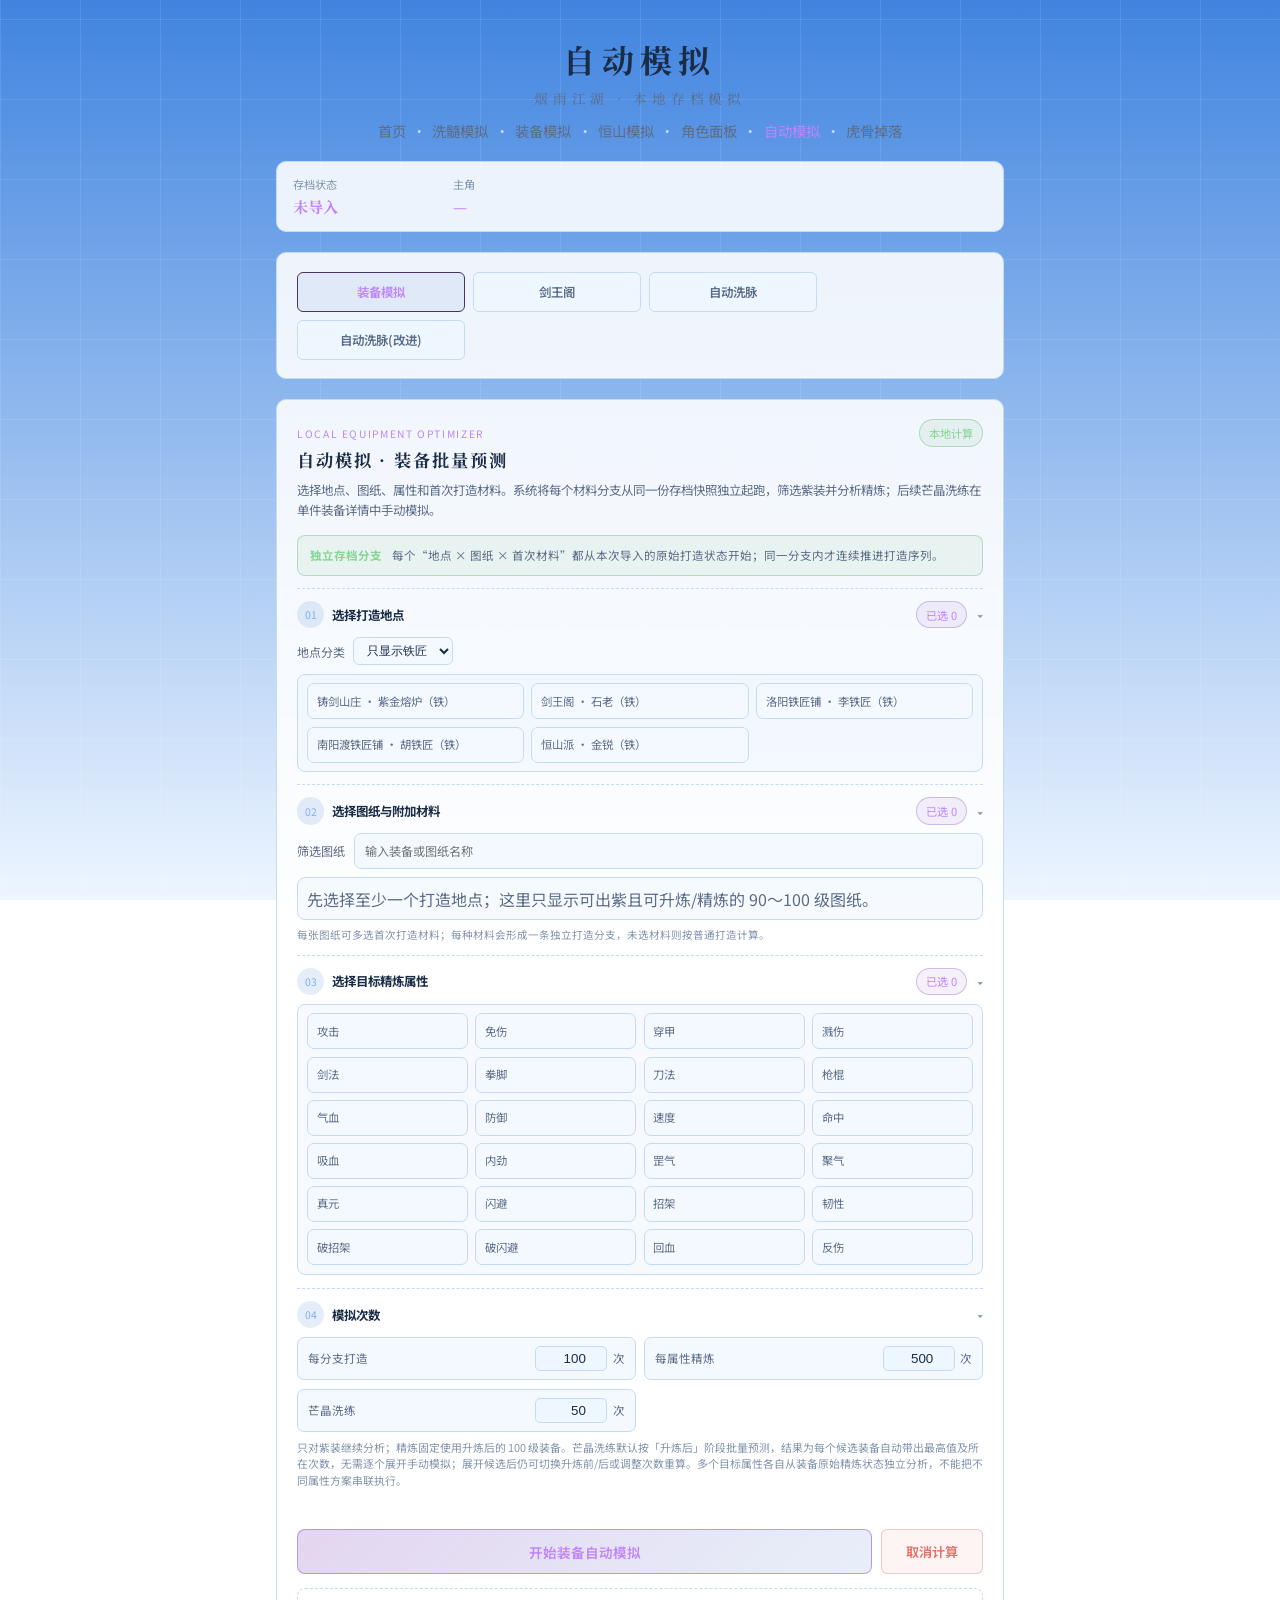
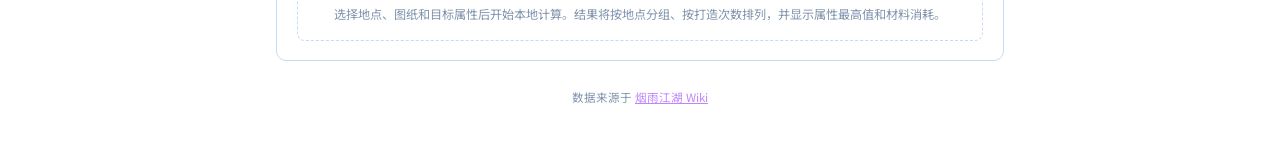
==== web/auto/index.html @ 52ec2cf9 "Clarify equipment limits and refine route UI" ====
<!DOCTYPE html>
<html lang="zh-CN">
<head>
    <meta charset="UTF-8">
    <meta name="viewport" content="width=device-width, initial-scale=1.0">
    <title>烟雨江湖 · 自动模拟</title>
    <meta name="description" content="烟雨江湖洗髓模拟器 - 模拟天赋洗髓概率，支持锁定、保底、统计分析">
    <link rel="stylesheet" href="./style.css">
    <link rel="stylesheet" href="../shared/auto_wash2.css">
    <link href="https://fonts.googleapis.com/css2?family=Noto+Serif+SC:wght@400;600;700;900&family=Noto+Sans+SC:wght@300;400;500;700&display=swap" rel="stylesheet">
    <script src="./app.js"></script>
</head>
<body>
    <div class="app-container">
        <header class="app-header">
            <h1 id="simulatorPageTitle">自动模拟</h1>
            <p class="subtitle"><span id="simulatorPageSubtitle">烟雨江湖 · 本地存档模拟</span></p>
            <nav class="sim-nav">
                <a href="../index.html">首页</a>
                <span class="nav-sep">·</span>
                <a href="../wash/index.html">洗髓模拟</a>
                <span class="nav-sep">·</span>
                <a href="../equip/index.html">装备模拟</a>
                <span class="nav-sep">·</span>
                <a href="../hengshan/index.html">恒山模拟</a>
                <span class="nav-sep">·</span>
                <a href="../role/index.html">角色面板</a>
                <span class="nav-sep">·</span>
                <a href="../auto/index.html" class="active" aria-current="page">自动模拟</a>
                <span class="nav-sep">·</span>
                <a href="../drop/index.html">虎骨掉落</a>
            </nav>
        </header>

        <section class="archive-summary" aria-label="存档信息">
            <div class="archive-summary-info">
                <div class="archive-summary-item">
                    <span>存档状态</span>
                    <strong id="saveStatus">未导入</strong>
                </div>
                <div class="archive-summary-item">
                    <span>主角</span>
                    <strong id="archiveMainRole">—</strong>
                </div>
            </div>

        </section>
<section id="simulatorConfigPanel" class="config-panel">
            <input type="hidden" id="modeSelect" value="seed">

            <div id="saveRoleRow" class="config-row role-row" hidden>
                <div class="config-group grow role-select-group">
                    <label>存档角色</label>
                    <div class="select-with-btn">
                        <select id="saveRoleSelect">
                            <option value="">请选择角色</option>
                        </select>
                    </div>
                </div>
                <div class="config-group bag-group">
                    <span class="bag-label">背包洗髓丹</span>
                    <span id="bagPillDisplay" class="bag-value">--</span>
                </div>
            </div>

            <div class="config-row">
                <div class="config-group">
                    <label>资质等级</label>
                    <select id="zizhiSelect">
                        <option value="150">资质平平（0 槽）</option>
                        <option value="151">资质过人（1 槽）</option>
                        <option value="152">武林俊杰（2 槽）</option>
                        <option value="153" selected>绝世奇才（3 槽）</option>
                        <option value="154">空前绝后（4 槽）</option>
                    </select>
                </div>
                <div class="config-group">
                    <label>VIP</label>
                    <select id="vipSelect">
                        <option value="0">无</option>
                        <option value="1" selected>VIP 1+</option>
                        <option value="2">VIP 2+</option>
                    </select>
                    <p id="vipImpactHint" class="vip-impact-hint">VIP 1+：开放九阴鬼脉、玄阳神脉、混元奇脉、一心两用等；仍需满足角色类别、资质等其他条件；VIP 不改变丹耗或保底。</p>
                </div>
            </div>

            <div id="zizhiPanel" class="zizhi-panel">
                <div class="zz-stats">
                    <span class="zz-pill">臂力 <b id="zzStr">0</b></span>
                    <span class="zz-pill">根骨 <b id="zzCon">0</b></span>
                    <span class="zz-pill">身法 <b id="zzDex">0</b></span>
                    <span class="zz-pill">内息 <b id="zzInt">0</b></span>
                    <span class="zz-pill total">总计 <b id="zzTotal">0</b></span>
                </div>
                <button id="btnUpgradeZiZhi" class="btn-upgrade-zz" type="button">提升资质</button>
            </div>

            <div class="config-row dlc-row" id="dlcRow" style="display:none;">
                <div class="config-group">
                    <label class="dlc-label">
                        <input type="checkbox" id="dlcModeCheck" class="dlc-check">
                        <span>DLC 300 保底紫</span>
                    </label>
                    <span class="dlc-hint">勾选后按 DLC 版本序列：幸运值 ≥ 300 保底紫</span>
                </div>
            </div>

            <div id="seedControls" class="sr-only" aria-hidden="true">
                <input type="number" id="seedInput" value="2000548318">
                <input type="number" id="luckSeedInput" value="">
                <input type="number" id="roleIdInput" value="10044">
                <input type="number" id="saltInput" value="278440">
            </div>
        </section>

        <main class="main-content">
            <section class="talent-display wash-simulator-only">
                <div class="section-title">
                    <span class="section-heading">当前天赋</span>
                </div>
                <p class="talent-tip">同类型低阶在前、紫脉在后时显示「!」与置换；置换走欧气紫池，不耗丹、不推进洗髓种子。</p>
                <div id="talentSlots" class="talent-slots"></div>
            </section>

            <section class="action-panel wash-simulator-only">
                <div class="action-buttons">
                    <button id="btnWashOnce" class="btn btn-wash" type="button">洗髓</button>
                    <button id="btnWashUntilGold" class="btn btn-wash-gold" type="button">洗到出紫</button>
                </div>
                <div class="action-custom-row">
                    <div class="custom-wash-group">
                        <label>指定连洗条数：</label>
                        <input type="number" id="customWashInput" min="1" max="1000" value="10">
                        <button id="btnWashCustom" class="btn btn-wash-custom" type="button">连洗 <span id="customWashNum">10</span> 次</button>
                    </div>
                    <button id="btnAnalyzePurple" class="btn btn-analyze-purple" type="button">当前序列的置换序列</button>
                </div>
                <div class="pity-bar">
                    <div class="pity-label">保底进度</div>
                    <div class="pity-track">
                        <div id="pityFill" class="pity-fill" style="width: 0%"></div>
                    </div>
                    <div id="pityText" class="pity-text">0 / 850</div>
                </div>
                <div class="cost-info">
                    <span id="costInfo">每次消耗：洗髓丹 ×3</span>
                </div>

                <div id="nextConflictPanel" class="next-conflict-panel">
                    <div class="next-conflict-head">
                        <span class="next-conflict-title">洗到下一紫 · 最近冲突脉</span>
                        <span class="next-conflict-from">
                            从脉序
                            <input type="number" id="nextConflictAfterWash" min="0" value="0" />
                            之后
                        </span>
                        <button id="btnFindNextConflict" class="btn btn-wash-custom" type="button">查找</button>
                        <button id="btnNextConflictFromCurrent" class="btn btn-wash-custom" type="button">从当前进度</button>
                    </div>
                    <div id="nextConflictResult" class="next-conflict-result">
                        <span class="text-muted">查下一紫及其最近冲突脉，可一键洗到冲突并锁定，再洗到紫脉。注意：锁脉后保底紫可能偏离未锁预测（与游戏一致）</span>
                    </div>
                </div>
            </section>

            <section class="config-panel auto-mode-switcher auto-simulator-only" aria-label="自动模拟类型">
                <div class="auto-mode-tabs" role="tablist" aria-label="自动模拟类型">
                    <button id="btnAutoEquipMode" class="auto-mode-tab is-active" type="button" role="tab" aria-selected="true" aria-controls="autoEquipModePanel">装备模拟</button>
                    <button id="btnAutoJianwangMode" class="auto-mode-tab" type="button" role="tab" aria-selected="false" aria-controls="autoJianwangModePanel">剑王阁</button>
                    <button id="btnAutoWashMode" class="auto-mode-tab" type="button" role="tab" aria-selected="false" aria-controls="autoWashModePanel">自动洗脉</button>
                    <button id="btnAutoWash2Mode" class="auto-mode-tab" type="button" role="tab" aria-selected="false" aria-controls="autoWash2ModePanel">自动洗脉(改进)</button>
                </div>
            </section>

            <section id="aiPredictionPanel" class="ai-prediction-panel auto-simulator-only" aria-labelledby="aiPredictionTitle">
                <div class="section-title ai-prediction-title-row">
                    <div>
                        <span class="ai-kicker">LOCAL EQUIPMENT OPTIMIZER</span>
                        <h2 id="aiPredictionTitle" class="section-heading">自动模拟 · 装备批量预测</h2>
                    </div>
                    <span class="ai-local-note">本地计算</span>
                </div>
                <p class="ai-prediction-intro">选择地点、图纸、属性和首次打造材料。系统将每个材料分支从同一份存档快照独立起跑，筛选紫装并分析精炼；后续芒晶洗练在单件装备详情中手动模拟。</p>

                <div id="autoWashModePanel" class="auto-mode-panel anchor-auto-mode-panel" role="tabpanel" aria-labelledby="btnAutoWashMode" hidden></div>
                <div id="autoWash2ModePanel" class="auto-mode-panel" role="tabpanel" aria-labelledby="btnAutoWash2Mode" hidden></div>

                <div id="autoEquipModePanel" class="auto-mode-panel equip-auto-panel" role="tabpanel" aria-labelledby="btnAutoEquipMode">
                    <div class="equip-auto-snapshot-note">
                        <strong>独立存档分支</strong>
                        <span>每个“地点 × 图纸 × 首次材料”都从本次导入的原始打造状态开始；同一分支内才连续推进打造序列。</span>
                    </div>

                    <details class="equip-auto-section" open>
                        <summary class="equip-auto-section-head">
                            <div><span>01</span><strong>选择打造地点</strong></div>
                            <span id="autoEquipLocationCount" class="ai-target-count">已选 0</span>
                        </summary>
                        <div class="equip-auto-location-toolbar">
                            <label for="autoEquipLocationFilter">地点分类</label>
                            <select id="autoEquipLocationFilter">
                                <option value="all">显示所有</option>
                                <option value="blacksmith" selected>只显示铁匠</option>
                                <option value="embroidery">只显示绣庄</option>
                            </select>
                        </div>
                        <div id="autoEquipLocationChoices" class="equip-auto-choice-grid" role="group" aria-label="选择打造地点">
                            <span class="text-muted">装备表加载后显示打造地点</span>
                        </div>
                    </details>

                    <details class="equip-auto-section" open>
                        <summary class="equip-auto-section-head">
                            <div><span>02</span><strong>选择图纸与附加材料</strong></div>
                            <span id="autoEquipPaperCount" class="ai-target-count">已选 0</span>
                        </summary>
                        <div class="ai-target-toolbar equip-auto-paper-toolbar">
                            <label for="autoEquipPaperSearch">筛选图纸</label>
                            <input type="search" id="autoEquipPaperSearch" placeholder="输入装备或图纸名称" autocomplete="off">
                        </div>
                        <div id="autoEquipPaperChoices" class="equip-auto-paper-list" role="group" aria-label="选择图纸">
                            <span class="text-muted">先选择至少一个打造地点</span>
                        </div>
                        <p class="equip-auto-help">每张图纸可多选首次打造材料；每种材料会形成一条独立打造分支，未选材料则按普通打造计算。</p>
                    </details>

                    <details class="equip-auto-section" open>
                        <summary class="equip-auto-section-head">
                            <div><span>03</span><strong>选择目标精炼属性</strong></div>
                            <span id="autoEquipPropertyCount" class="ai-target-count">已选 0</span>
                        </summary>
                        <div id="autoEquipPropertyChoices" class="equip-auto-choice-grid equip-auto-property-grid" role="group" aria-label="选择精炼属性"></div>
                    </details>

                    <details class="equip-auto-section equip-auto-settings" open>
                        <summary class="equip-auto-section-head">
                            <div><span>04</span><strong>模拟次数</strong></div>
                        </summary>
                        <div class="ai-settings-grid">
                            <label>每分支打造
                                <input type="number" id="autoEquipCraftCount" min="1" max="5000" value="100">
                                <span>次</span>
                            </label>
                            <label>每属性精炼
                                <input type="number" id="autoEquipRefineCount" min="1" max="1000" value="500">
                                <span>次</span>
                            </label>
                            <label>芒晶洗练
                                <input type="number" id="autoEquipAttachCount" min="1" max="5000" value="50">
                                <span>次</span>
                            </label>
                        </div>
                        <p>只对紫装继续分析；精炼固定使用升炼后的 100 级装备。芒晶洗练默认按「升炼后」阶段批量预测，结果为每个候选装备自动带出最高值及所在次数，无需逐个展开手动模拟；展开候选后仍可切换升炼前/后或调整次数重算。多个目标属性各自从装备原始精炼状态独立分析，不能把不同属性方案串联执行。</p>
                    </details>

                    <div id="autoEquipSelectionMessage" class="ai-selection-message" aria-live="polite"></div>
                    <div class="ai-search-actions">
                        <button id="btnAutoEquipPredict" class="btn btn-ai-predict" type="button">开始装备自动模拟</button>
                        <button id="btnAutoEquipCancel" class="btn btn-reset" type="button" hidden>取消计算</button>
                    </div>
                    <div id="autoEquipProgress" class="ai-search-progress" hidden aria-live="polite">
                        <div class="ai-progress-head">
                            <span id="autoEquipProgressText">准备计算…</span>
                            <b id="autoEquipProgressPercent">0%</b>
                        </div>
                        <div class="ai-progress-track"><div id="autoEquipProgressFill" class="ai-progress-fill"></div></div>
                    </div>
                    <div id="autoEquipResults" class="ai-prediction-results equip-auto-results" aria-live="polite">
                        <div class="ai-result-empty">选择地点、图纸和目标属性后开始本地计算。结果将按地点分组、按打造次数排列，并显示属性最高值和材料消耗。</div>
                    </div>
                </div>

                <div id="autoJianwangModePanel" class="auto-mode-panel jianwang-auto-panel" role="tabpanel" aria-labelledby="btnAutoJianwangMode" hidden>
                    <div class="equip-auto-snapshot-note">
                        <strong>只读推演</strong>
                        <span>从你选中的剑王阁实物起跑；若没有实物但存档存在 RedSeeds[5707]，可由虚拟首剑起跑。搜索只推进沙盒状态，不修改导入存档、装备页模拟背包或真实 RedSeed。</span>
                    </div>

                    <div class="jianwang-auto-config-grid">
                        <label>起始剑
                            <select id="autoJianwangStartSword">
                                <option value="">导入存档后显示</option>
                            </select>
                        </label>
                        <label>90级镇派路线
                            <select id="autoJianwangRoute">
                                <option value="">请选择</option>
                            </select>
                        </label>
                        <label>词条
                            <select id="autoJianwangTargetProp">
                                <option value="">先选择镇派路线</option>
                            </select>
                        </label>
                        <label>筛选目标
                            <select id="autoJianwangTargetCount">
                                <option value="tail3" selected>后3词条相同（词条2/3/4）</option>
                                <option value="any3">任意3个词条</option>
                            </select>
                        </label>
                        <label>最大模拟新剑把数
                            <input type="number" id="autoJianwangMaxSwords" min="1" max="100000" value="500">
                        </label>
                    </div>

                    <p id="autoJianwangStartHint" class="equip-auto-help">会按当前起始剑实际阶段进入流程：60～80级继续升阶，90级同路线先重铸到底、不同路线直接碎剑，100级直接碎神兵。</p>
                    <div id="autoJianwangSelectionMessage" class="ai-selection-message" aria-live="polite"></div>
                    <div class="ai-search-actions">
                        <button id="btnAutoJianwangPredict" class="btn btn-ai-predict" type="button">开始剑王阁自动模拟</button>
                        <button id="btnAutoJianwangCancel" class="btn btn-reset" type="button" hidden>取消计算</button>
                    </div>
                    <div id="autoJianwangProgress" class="ai-search-progress" hidden aria-live="polite">
                        <div class="ai-progress-head">
                            <span id="autoJianwangProgressText">准备计算…</span>
                            <b id="autoJianwangProgressPercent">0%</b>
                        </div>
                        <div class="ai-progress-track"><div id="autoJianwangProgressFill" class="ai-progress-fill"></div></div>
                    </div>
                    <div id="autoJianwangResults" class="ai-prediction-results jianwang-auto-results" aria-live="polite">
                        <div class="ai-result-empty">选择起始剑、镇派路线、1～2个指定词条、筛选目标和最大模拟次数后开始搜索。</div>
                    </div>
                </div>
            </section>

            <section class="stats-panel wash-simulator-only">
                <div class="section-title">
                    <span class="section-heading">统计</span>
                </div>
                <div class="stats-grid">
                    <div class="stat-card">
                        <div class="stat-value" id="statTotalWash">0</div>
                        <div class="stat-label">洗髓次数</div>
                    </div>
                    <div class="stat-card">
                        <div class="stat-value" id="statTotalPills">0</div>
                        <div class="stat-label">洗髓丹消耗</div>
                    </div>
                    <div class="stat-card">
                        <div class="stat-value purple" id="statGoldCount">0</div>
                        <div class="stat-label">出紫次数</div>
                    </div>
                    <div class="stat-card">
                        <div class="stat-value" id="statPityCount">0</div>
                        <div class="stat-label">保底触发</div>
                    </div>
                </div>
                <div class="stats-detail">
                    <div class="quality-stats">
                        <div class="quality-bar">
                            <span class="quality-label q1">白</span>
                            <div class="quality-track"><div id="barQ1" class="quality-fill q1" style="width:0%"></div></div>
                            <span class="quality-count" id="countQ1">0</span>
                        </div>
                        <div class="quality-bar">
                            <span class="quality-label q2">绿</span>
                            <div class="quality-track"><div id="barQ2" class="quality-fill q2" style="width:0%"></div></div>
                            <span class="quality-count" id="countQ2">0</span>
                        </div>
                        <div class="quality-bar">
                            <span class="quality-label q3">蓝</span>
                            <div class="quality-track"><div id="barQ3" class="quality-fill q3" style="width:0%"></div></div>
                            <span class="quality-count" id="countQ3">0</span>
                        </div>
                        <div class="quality-bar">
                            <span class="quality-label q4">紫</span>
                            <div class="quality-track"><div id="barQ4" class="quality-fill q4" style="width:0%"></div></div>
                            <span class="quality-count" id="countQ4">0</span>
                        </div>
                    </div>
                </div>
            </section>

            <section class="history-panel wash-simulator-only">
                <div class="section-title history-title">
                    <span class="section-heading">洗髓记录</span>
                    <div class="section-actions">
                        <button id="btnExportLog" class="btn-text" type="button">导出</button>
                        <button id="btnClearLog" class="btn-text" type="button">清空</button>
                    </div>
                </div>
                <div id="historyLog" class="history-log">
                    <div class="log-empty">尚未开始洗髓</div>
                </div>
                <div id="historyPager" class="pager-bar" hidden>
                    <button type="button" id="btnHistoryPrev" class="btn btn-reset">上一页</button>
                    <span id="historyPagerInfo" class="meta-text">—</span>
                    <button type="button" id="btnHistoryNext" class="btn btn-reset">下一页</button>
                    <label class="pager-size">每页
                        <select id="historyPageSize">
                            <option value="50" selected>50</option>
                            <option value="100">100</option>
                            <option value="200">200</option>
                        </select>
                    </label>
                </div>
            </section>
        </main>

        <div id="purpleModal" class="modal-overlay wash-simulator-only" hidden>
            <div class="modal-content">
                <div class="modal-header">
                    <h2>后续保底紫预览</h2>
                    <button id="btnClosePurpleModal" class="modal-close-btn" type="button">&times;</button>
                </div>
                <div class="modal-body purple-reader-body">
                    <p class="modal-tip">以当前页面状态为起点（假设洗髓丹管够、继续连洗），直接显示接下来会出现的保底紫。默认 10 条，最多 30。</p>
                    <div class="purple-reader-toolbar">
                        <label for="purpleModalCountInput">条数</label>
                        <input type="number" id="purpleModalCountInput" class="purple-reader-count" min="1" max="30" value="10">
                    </div>
                    <div id="purpleModalStatus" class="exchange-sequence-status"></div>
                    <div id="purpleModalMeta" class="exchange-seq-meta"></div>
                    <div id="purpleModalGrid" class="exchange-seq-grid-wrap"></div>
                </div>
                <div class="modal-footer">
                    <button id="btnRefreshPurpleModal" class="btn btn-wash-gold" type="button">重新推演</button>
                </div>
            </div>
        </div>

        <footer class="app-footer">
            <p>数据来源于 <a href="https://wiki.biligame.com/yanyu/" target="_blank" rel="noopener">烟雨江湖 Wiki</a></p>
        </footer>
    </div>


    <script src="../shared/data.js"></script>
    <script src="../shared/equip_data.js"></script>
    <script src="../shared/wasm_data.js"></script>
    <script src="../shared/core_glue.js"></script>
    <script src="../shared/wash_route_engine.js"></script>
    <script src="../shared/wash_source_engine.js?v=20260923fix3"></script>
    <script src="../shared/wash_engine_registry.js?v=20260929shen1"></script>
    <script src="../shared/equip_auto_optimizer.js?v=20261126prelock2"></script>
    <script src="../shared/jianwang_auto_optimizer.js"></script>
    <script src="../shared/anchor_route_planner.js?v=20261006firstlock1"></script>
    <script src="../shared/anchor_route_worker_bundle.js?v=20261006firstlock1"></script>
    <script src="../shared/anchor_route_ui.js?v=20261006firstlock1"></script>
    <script src="../shared/pako.min.js"></script>
    <script src="../shared/sql-wasm.js"></script>
    <script src="../shared/sql-wasm-embed.js"></script>
    <script src="../shared/save_decrypt.js"></script>
    <script src="../shared/archive_state.js"></script>
    <script src="../shared/simulator.js?v=20261124actualcost1"></script>
    <script src="../shared/auto_wash2_model.js"></script>
    <script src="../shared/auto_wash2.js"></script>
    <script>
    (function () {
        function diagnose() {
            try {
                var res = (performance.getEntriesByType && performance.getEntriesByType('resource')) || [];
                var hit = res.filter(function (r) { return /wash_engine_registry|wash_source_engine|simulator|international_wash/.test(r.name); });
                console.error('[原始脉序诊断] 关键脚本资源加载情况：', hit.map(function (r) {
                    return r.name.split('/').pop() + ' => size=' + (r.transferSize || 0) + 'B dur=' + Math.round(r.duration || 0) + 'ms';
                }));
            } catch (e) { console.error('[原始脉序诊断] 资源读取失败', e); }
        }
        if (typeof window.WashEngineRegistry === 'undefined') {
            console.error('[原始脉序] WashEngineRegistry 未加载，正在尝试不带缓存重新加载 registry 脚本…');
            diagnose();
            var b = document.createElement('div');
            b.style.cssText = 'position:fixed;top:0;left:0;right:0;z-index:99999;background:#c0392b;color:#fff;padding:8px 12px;font-size:13px;line-height:1.5;box-shadow:0 2px 6px rgba(38,82,152,.15)';
            b.textContent = '⚠ 先行服洗脉引擎脚本未正常加载（WashEngineRegistry 缺失）。「原始脉序」的先行服算法将不可用，且不会用正式服冒充。请按 Ctrl+F5 强制刷新；若反复出现，看控制台「原始脉序诊断」';
            document.body.appendChild(b);
            var s = document.createElement('script');
            s.src = '../shared/wash_engine_registry.js?t=' + Date.now();
            s.onload = function () {
                if (typeof window.WashEngineRegistry !== 'undefined') {
                    try { window.WashEngineRegistry.selectForProfile(); console.warn('[原始脉序] registry 重试加载成功，已 selectForProfile'); if (b.parentNode) b.parentNode.removeChild(b); }
                    catch (e) { console.error('[原始脉序] selectForProfile 失败', e); }
                } else { console.error('[原始脉序] registry 脚本已加载但未定义 WashEngineRegistry'); }
            };
            s.onerror = function () { console.error('[原始脉序] registry 脚本重试也加载失败，请检查文件路径/是否被拦截'); };
            document.head.appendChild(s);
        }
    })();
    </script>
</body>
</html>
---- web/auto/style.css ----
@import url('../shared/simulator.css?v=20261126refinesteps1');
@import url('../shared/anchor_route.css?v=20261006auto4');
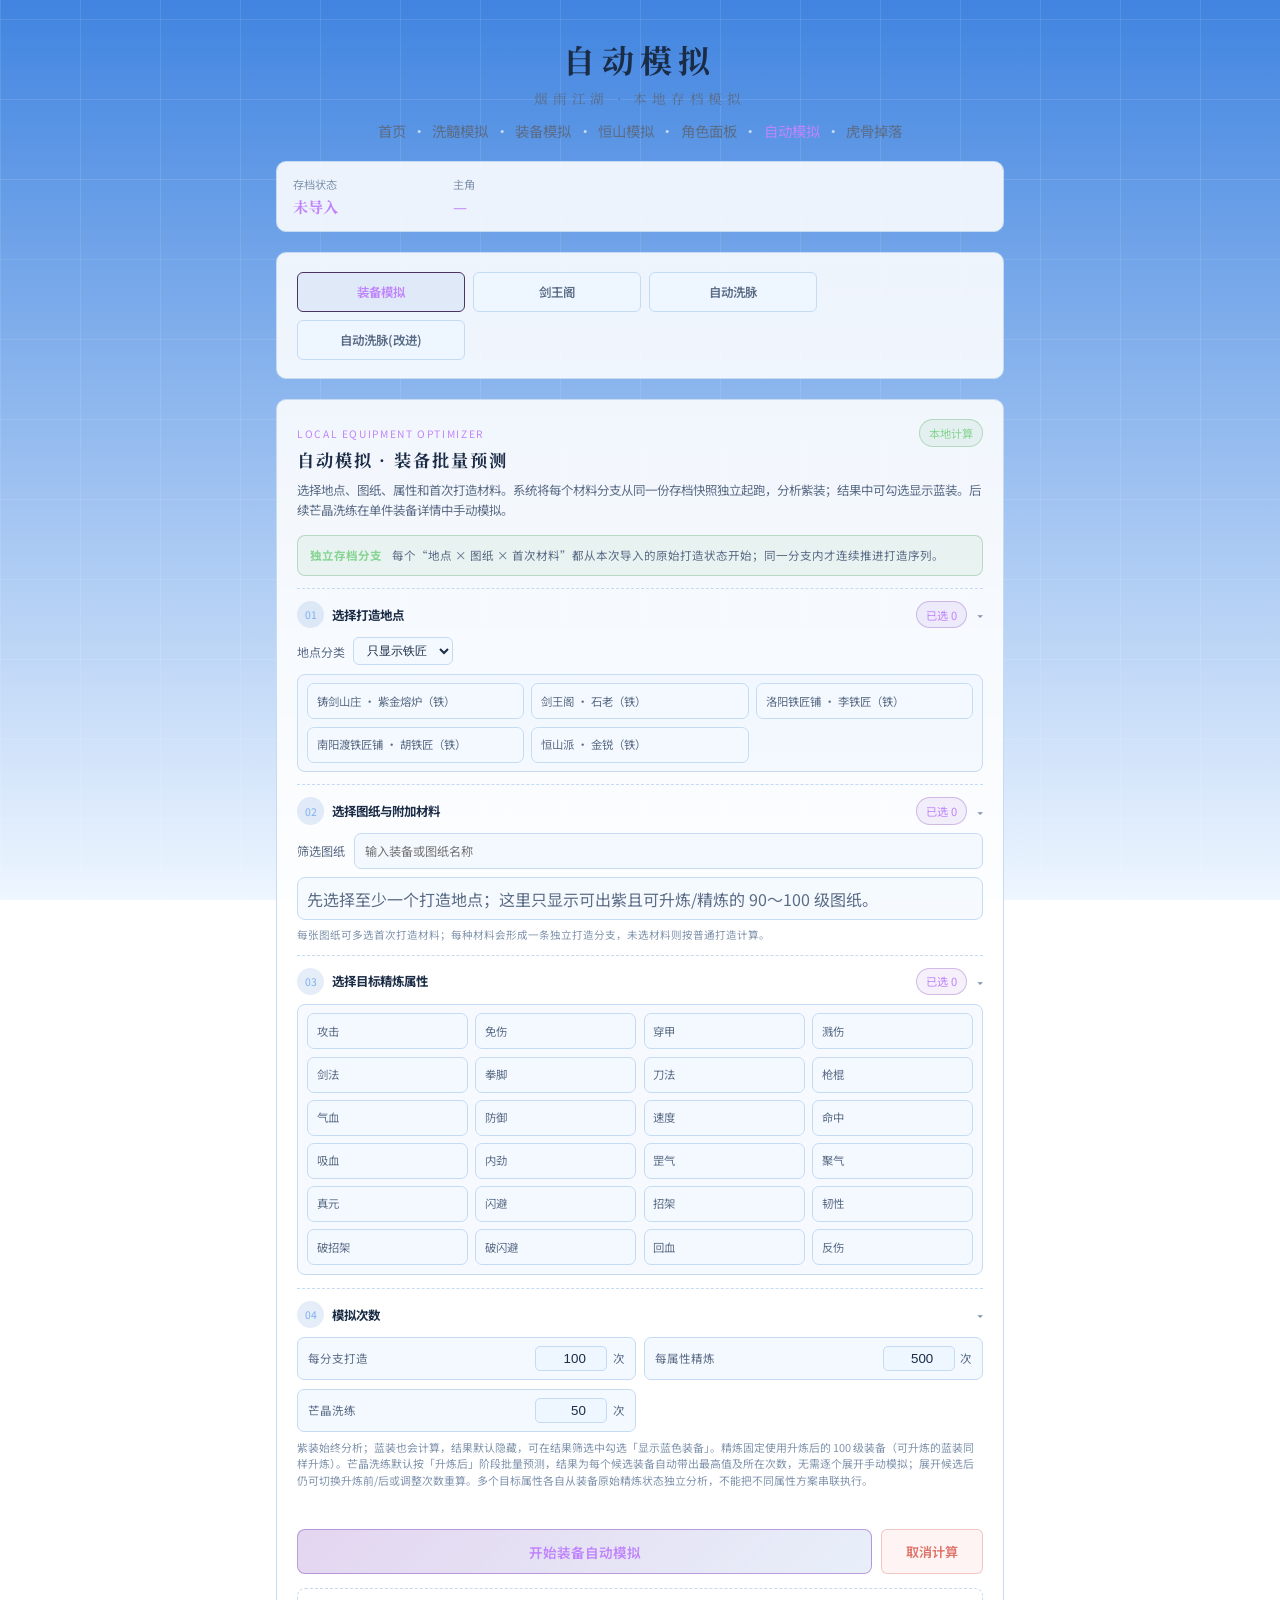
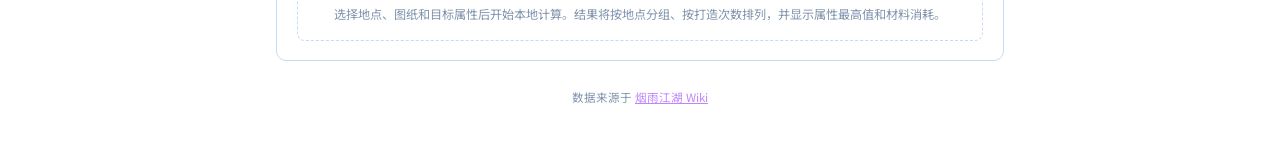
==== commit 652889b9: "Improve equipment planning and include blue gear" ====
--- a/web/auto/index.html
+++ b/web/auto/index.html
@@ -181,7 +181,7 @@
                     </div>
                     <span class="ai-local-note">本地计算</span>
                 </div>
-                <p class="ai-prediction-intro">选择地点、图纸、属性和首次打造材料。系统将每个材料分支从同一份存档快照独立起跑，筛选紫装并分析精炼；后续芒晶洗练在单件装备详情中手动模拟。</p>
+                <p class="ai-prediction-intro">选择地点、图纸、属性和首次打造材料。系统将每个材料分支从同一份存档快照独立起跑，分析紫装；结果中可勾选显示蓝装。后续芒晶洗练在单件装备详情中手动模拟。</p>
 
                 <div id="autoWashModePanel" class="auto-mode-panel anchor-auto-mode-panel" role="tabpanel" aria-labelledby="btnAutoWashMode" hidden></div>
                 <div id="autoWash2ModePanel" class="auto-mode-panel" role="tabpanel" aria-labelledby="btnAutoWash2Mode" hidden></div>
@@ -251,7 +251,7 @@
                                 <span>次</span>
                             </label>
                         </div>
-                        <p>只对紫装继续分析；精炼固定使用升炼后的 100 级装备。芒晶洗练默认按「升炼后」阶段批量预测，结果为每个候选装备自动带出最高值及所在次数，无需逐个展开手动模拟；展开候选后仍可切换升炼前/后或调整次数重算。多个目标属性各自从装备原始精炼状态独立分析，不能把不同属性方案串联执行。</p>
+                        <p>紫装始终分析；蓝装也会计算，结果默认隐藏，可在结果筛选中勾选「显示蓝色装备」。精炼固定使用升炼后的 100 级装备（可升炼的蓝装同样升炼）。芒晶洗练默认按「升炼后」阶段批量预测，结果为每个候选装备自动带出最高值及所在次数，无需逐个展开手动模拟；展开候选后仍可切换升炼前/后或调整次数重算。多个目标属性各自从装备原始精炼状态独立分析，不能把不同属性方案串联执行。</p>
                     </details>
 
                     <div id="autoEquipSelectionMessage" class="ai-selection-message" aria-live="polite"></div>
@@ -432,7 +432,7 @@
     <script src="../shared/wash_route_engine.js"></script>
     <script src="../shared/wash_source_engine.js?v=20260923fix3"></script>
     <script src="../shared/wash_engine_registry.js?v=20260929shen1"></script>
-    <script src="../shared/equip_auto_optimizer.js?v=20261126prelock2"></script>
+    <script src="../shared/equip_auto_optimizer.js?v=20261126blue1"></script>
     <script src="../shared/jianwang_auto_optimizer.js"></script>
     <script src="../shared/anchor_route_planner.js?v=20261006firstlock1"></script>
     <script src="../shared/anchor_route_worker_bundle.js?v=20261006firstlock1"></script>
@@ -442,7 +442,7 @@
     <script src="../shared/sql-wasm-embed.js"></script>
     <script src="../shared/save_decrypt.js"></script>
     <script src="../shared/archive_state.js"></script>
-    <script src="../shared/simulator.js?v=20261124actualcost1"></script>
+    <script src="../shared/simulator.js?v=20261126blue1"></script>
     <script src="../shared/auto_wash2_model.js"></script>
     <script src="../shared/auto_wash2.js"></script>
     <script>
--- a/web/auto/style.css
+++ b/web/auto/style.css
@@ -1,2 +1,2 @@
-@import url('../shared/simulator.css?v=20261126refinesteps1');
+@import url('../shared/simulator.css?v=20261126blue1');
 @import url('../shared/anchor_route.css?v=20261006auto4');
